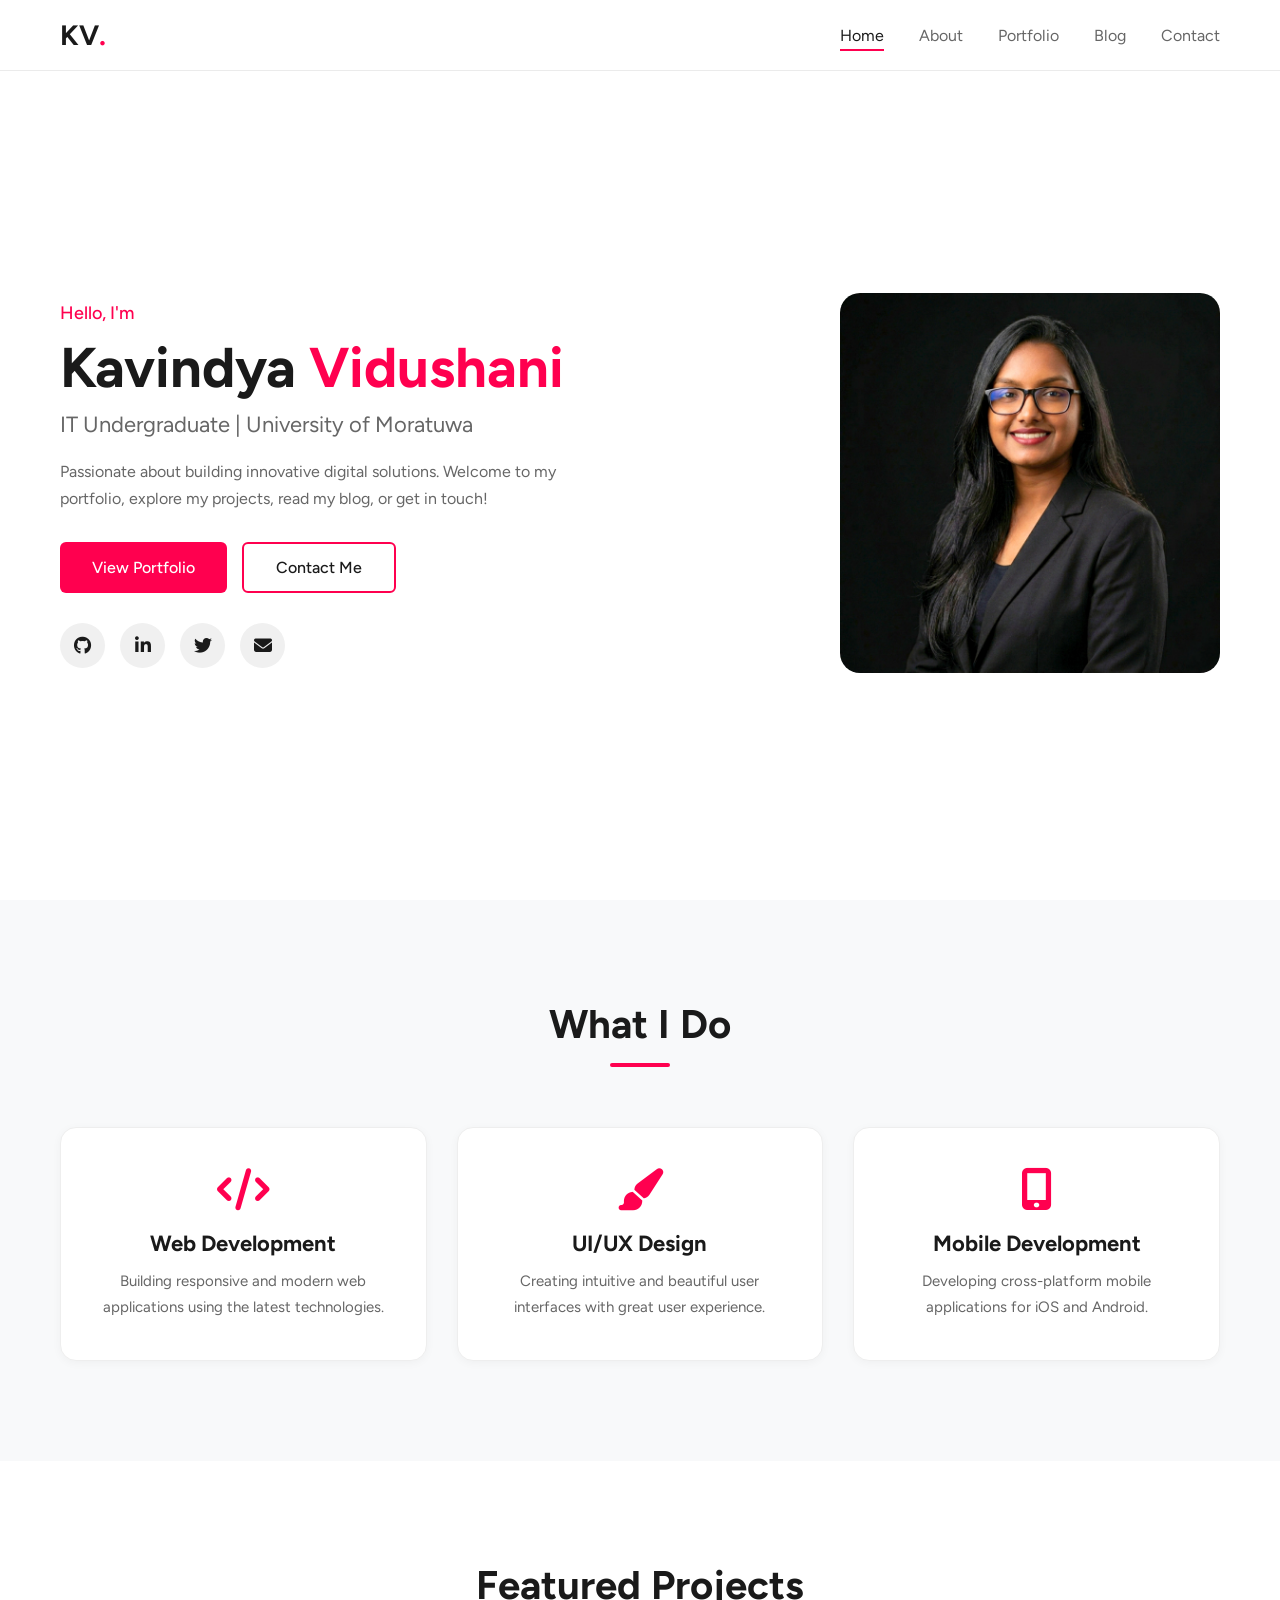
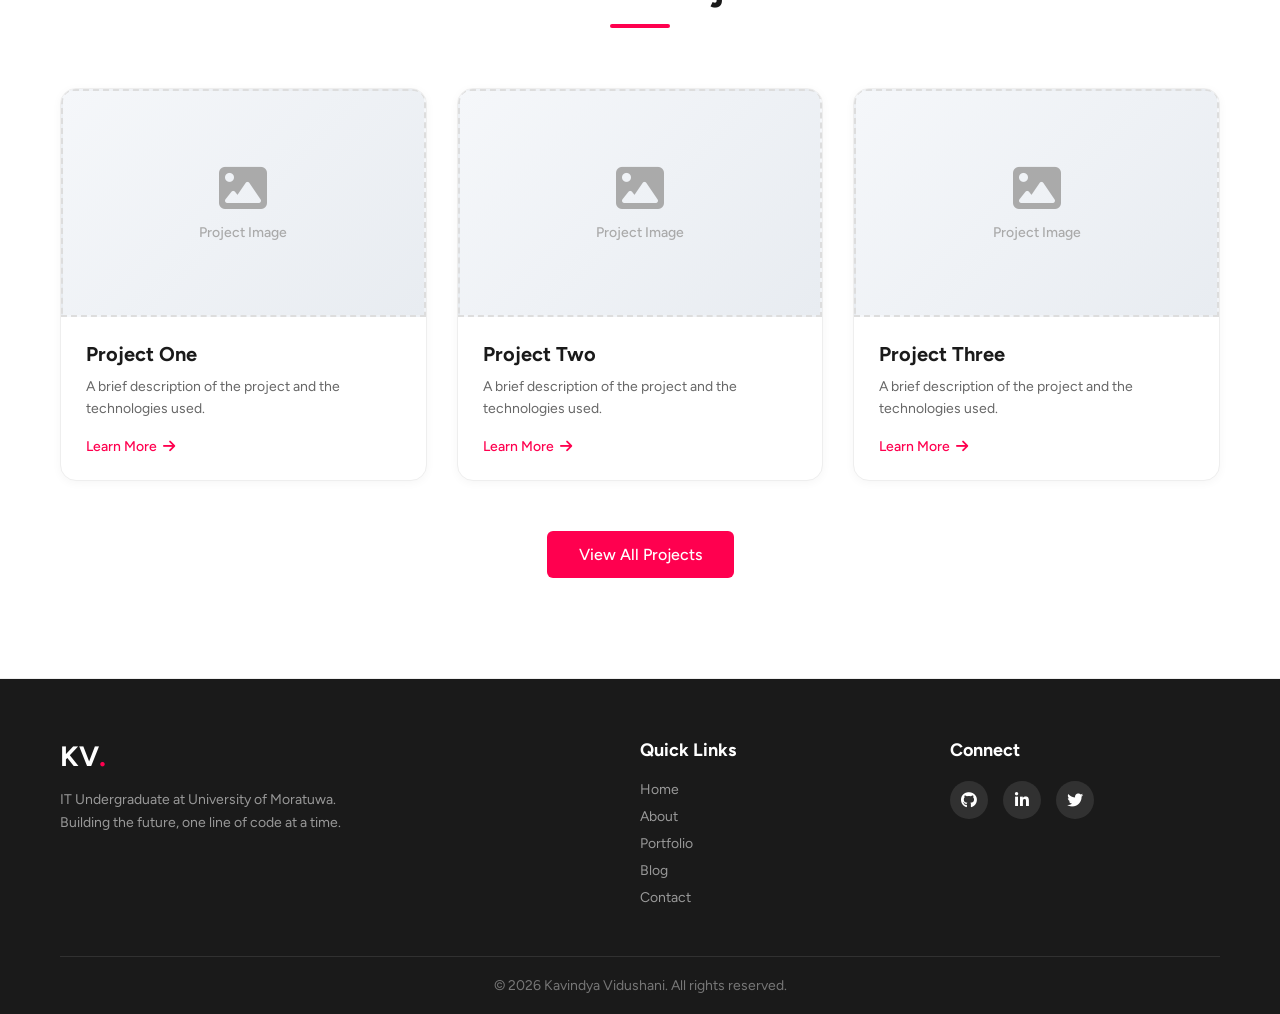
==== index.html @ fb747ffe "initial commit" ====
<!DOCTYPE html>
<html lang="en">
<head>
    <meta charset="UTF-8">
    <meta http-equiv="X-UA-Compatible" content="IE=edge">
    <meta name="viewport" content="width=device-width, initial-scale=1.0">
    <title>Kavindya Vidushani | Portfolio</title>
    <link rel="stylesheet" href="CSS/index.css">
    <link href="https://fonts.googleapis.com/css2?family=Figtree:wght@300;400;500;600;700&display=swap" rel="stylesheet">
    <link rel="stylesheet" href="https://cdnjs.cloudflare.com/ajax/libs/font-awesome/6.5.0/css/all.min.css">
</head>
<body>

    <!-- Navigation -->
    <nav id="navbar">
        <div class="nav-container">
            <a href="index.html" class="logo">KV<span>.</span></a>
            <ul class="nav-links" id="navLinks">
                <li><a href="index.html" class="active">Home</a></li>
                <li><a href="HTML/about.html">About</a></li>
                <li><a href="HTML/portfolio.html">Portfolio</a></li>
                <li><a href="HTML/blog.html">Blog</a></li>
                <li><a href="HTML/contact.html">Contact</a></li>
            </ul>
            <div class="hamburger" id="hamburger">
                <span></span>
                <span></span>
                <span></span>
            </div>
        </div>
    </nav>

    <!-- Hero Section -->
    <section id="hero">
        <div class="container">
            <div class="hero-content">
                <div class="hero-text">
                    <p class="greeting">Hello, I'm</p>
                    <h1>Kavindya <span>Vidushani</span></h1>
                    <h3>IT Undergraduate | University of Moratuwa</h3>
                    <p class="hero-desc">Passionate about building innovative digital solutions. Welcome to my portfolio, explore my projects, read my blog, or get in touch!</p>
                    <div class="btn-group">
                        <a href="HTML/portfolio.html" class="btn btn-primary">View Portfolio</a>
                        <a href="HTML/contact.html" class="btn btn-outline">Contact Me</a>
                    </div>
                    <div class="social-links">
                        <a href="#" aria-label="GitHub"><i class="fab fa-github"></i></a>
                        <a href="#" aria-label="LinkedIn"><i class="fab fa-linkedin-in"></i></a>
                        <a href="#" aria-label="Twitter"><i class="fab fa-twitter"></i></a>
                        <a href="#" aria-label="Email"><i class="fas fa-envelope"></i></a>
                    </div>
                </div>
                <div class="hero-image">
                    <img src="Images/hero.jpeg" alt="Kavindya Vidushani" class="hero-img">
                </div>
            </div>
        </div>
    </section>

    <!-- Services / What I Do -->
    <section id="services">
        <div class="container">
            <h2 class="section-title">What I Do</h2>
            <div class="services-grid">
                <div class="service-card">
                    <i class="fas fa-code"></i>
                    <h3>Web Development</h3>
                    <p>Building responsive and modern web applications using the latest technologies.</p>
                </div>
                <div class="service-card">
                    <i class="fas fa-paint-brush"></i>
                    <h3>UI/UX Design</h3>
                    <p>Creating intuitive and beautiful user interfaces with great user experience.</p>
                </div>
                <div class="service-card">
                    <i class="fas fa-mobile-alt"></i>
                    <h3>Mobile Development</h3>
                    <p>Developing cross-platform mobile applications for iOS and Android.</p>
                </div>
            </div>
        </div>
    </section>

    <!-- Featured Projects -->
    <section id="featured">
        <div class="container">
            <h2 class="section-title">Featured Projects</h2>
            <div class="featured-grid">
                <div class="featured-card">
                    <div class="image-placeholder card-img">
                        <i class="fas fa-image"></i>
                        <span>Project Image</span>
                    </div>
                    <div class="card-content">
                        <h3>Project One</h3>
                        <p>A brief description of the project and the technologies used.</p>
                        <a href="HTML/portfolio.html" class="card-link">Learn More <i class="fas fa-arrow-right"></i></a>
                    </div>
                </div>
                <div class="featured-card">
                    <div class="image-placeholder card-img">
                        <i class="fas fa-image"></i>
                        <span>Project Image</span>
                    </div>
                    <div class="card-content">
                        <h3>Project Two</h3>
                        <p>A brief description of the project and the technologies used.</p>
                        <a href="HTML/portfolio.html" class="card-link">Learn More <i class="fas fa-arrow-right"></i></a>
                    </div>
                </div>
                <div class="featured-card">
                    <div class="image-placeholder card-img">
                        <i class="fas fa-image"></i>
                        <span>Project Image</span>
                    </div>
                    <div class="card-content">
                        <h3>Project Three</h3>
                        <p>A brief description of the project and the technologies used.</p>
                        <a href="HTML/portfolio.html" class="card-link">Learn More <i class="fas fa-arrow-right"></i></a>
                    </div>
                </div>
            </div>
            <div class="section-cta">
                <a href="HTML/portfolio.html" class="btn btn-primary">View All Projects</a>
            </div>
        </div>
    </section>

    <!-- Footer -->
    <footer>
        <div class="container">
            <div class="footer-content">
                <div class="footer-brand">
                    <a href="index.html" class="logo">KV<span>.</span></a>
                    <p>IT Undergraduate at University of Moratuwa. Building the future, one line of code at a time.</p>
                </div>
                <div class="footer-links">
                    <h4>Quick Links</h4>
                    <a href="index.html">Home</a>
                    <a href="HTML/about.html">About</a>
                    <a href="HTML/portfolio.html">Portfolio</a>
                    <a href="HTML/blog.html">Blog</a>
                    <a href="HTML/contact.html">Contact</a>
                </div>
                <div class="footer-social">
                    <h4>Connect</h4>
                    <div class="social-links">
                        <a href="#" aria-label="GitHub"><i class="fab fa-github"></i></a>
                        <a href="#" aria-label="LinkedIn"><i class="fab fa-linkedin-in"></i></a>
                        <a href="#" aria-label="Twitter"><i class="fab fa-twitter"></i></a>
                    </div>
                </div>
            </div>
            <div class="footer-bottom">
                <p>&copy; 2026 Kavindya Vidushani. All rights reserved.</p>
            </div>
        </div>
    </footer>

    <script src="JS/index.js"></script>
</body>
</html>
---- CSS/index.css ----
/* ==================== GLOBAL RESET ==================== */
* {
    margin: 0;
    padding: 0;
    font-family: 'Figtree', sans-serif;
    box-sizing: border-box;
}

html {
    scroll-behavior: smooth;
}

body {
    background: #ffffff;
    color: #1a1a1a;
    overflow-x: hidden;
}

.container {
    max-width: 1200px;
    margin: 0 auto;
    padding: 0 20px;
}

a {
    text-decoration: none;
    color: inherit;
}

/* ==================== NAVBAR ==================== */
#navbar {
    position: fixed;
    top: 0;
    left: 0;
    width: 100%;
    z-index: 1000;
    background: rgba(255, 255, 255, 0.95);
    backdrop-filter: blur(10px);
    border-bottom: 1px solid rgba(0, 0, 0, 0.08);
    transition: background 0.3s;
}

.nav-container {
    max-width: 1200px;
    margin: 0 auto;
    padding: 0 20px;
    display: flex;
    align-items: center;
    justify-content: space-between;
    height: 70px;
}

.logo {
    font-size: 28px;
    font-weight: 700;
    color: #1a1a1a;
    text-decoration: none;
}

.logo span {
    color: #ff004f;
}

.nav-links {
    display: flex;
    list-style: none;
    gap: 35px;
}

.nav-links a {
    color: #666;
    text-decoration: none;
    font-size: 16px;
    font-weight: 400;
    position: relative;
    transition: color 0.3s;
}

.nav-links a::after {
    content: '';
    width: 0;
    height: 2px;
    background: #ff004f;
    position: absolute;
    left: 0;
    bottom: -6px;
    transition: 0.3s;
}

.nav-links a:hover,
.nav-links a.active {
    color: #1a1a1a;
}

.nav-links a:hover::after,
.nav-links a.active::after {
    width: 100%;
}

.hamburger {
    display: none;
    flex-direction: column;
    cursor: pointer;
    gap: 5px;
}

.hamburger span {
    width: 25px;
    height: 3px;
    background: #1a1a1a;
    border-radius: 3px;
    transition: 0.3s;
}

.hamburger.active span:nth-child(1) {
    transform: rotate(45deg) translate(5px, 6px);
}

.hamburger.active span:nth-child(2) {
    opacity: 0;
}

.hamburger.active span:nth-child(3) {
    transform: rotate(-45deg) translate(5px, -6px);
}

/* ==================== HERO SECTION ==================== */
#hero {
    min-height: 100vh;
    display: flex;
    align-items: center;
    padding-top: 70px;
}

.hero-content {
    display: flex;
    align-items: center;
    justify-content: space-between;
    gap: 60px;
}

.hero-text {
    flex: 1;
}

.greeting {
    font-size: 18px;
    color: #ff004f;
    margin-bottom: 10px;
    font-weight: 500;
}

.hero-text h1 {
    font-size: 56px;
    font-weight: 700;
    line-height: 1.2;
    margin-bottom: 10px;
    color: #1a1a1a;
}

.hero-text h1 span {
    color: #ff004f;
}

.hero-text h3 {
    font-size: 22px;
    color: #666;
    font-weight: 400;
    margin-bottom: 20px;
}

.hero-desc {
    font-size: 16px;
    color: #666;
    line-height: 1.7;
    max-width: 550px;
    margin-bottom: 30px;
}

.btn-group {
    display: flex;
    gap: 15px;
    flex-wrap: wrap;
}

.btn {
    display: inline-flex;
    align-items: center;
    gap: 8px;
    padding: 14px 32px;
    font-size: 16px;
    font-weight: 500;
    border-radius: 6px;
    cursor: pointer;
    transition: all 0.3s;
    border: none;
    text-decoration: none;
}

.btn-primary {
    background: #ff004f;
    color: #fff;
}

.btn-primary:hover {
    background: #e00045;
    transform: translateY(-2px);
}

.btn-outline {
    background: transparent;
    color: #1a1a1a;
    border: 2px solid #ff004f;
}

.btn-outline:hover {
    background: #ff004f;
    color: #fff;
    transform: translateY(-2px);
}

.social-links {
    display: flex;
    gap: 15px;
    margin-top: 30px;
}

.social-links a {
    display: flex;
    align-items: center;
    justify-content: center;
    width: 45px;
    height: 45px;
    border-radius: 50%;
    background: #f0f0f0;
    color: #1a1a1a;
    font-size: 18px;
    transition: all 0.3s;
}

.social-links a:hover {
    background: #ff004f;
    color: #fff;
    transform: translateY(-3px);
}

.hero-image {
    flex: 0 0 380px;
}

.hero-img {
    width: 100%;
    border-radius: 20px;
    object-fit: cover;
    aspect-ratio: 1;
}

/* ==================== IMAGE PLACEHOLDERS ==================== */
.image-placeholder {
    width: 100%;
    aspect-ratio: 1;
    background: linear-gradient(135deg, #f5f7fa, #e8ecf1);
    border-radius: 20px;
    display: flex;
    flex-direction: column;
    align-items: center;
    justify-content: center;
    gap: 12px;
    color: #aaa;
    border: 2px dashed #ddd;
}

.image-placeholder i {
    font-size: 48px;
}

.image-placeholder span {
    font-size: 14px;
    font-weight: 500;
}

.card-img {
    aspect-ratio: 16/10;
    border-radius: 12px 12px 0 0;
}

/* ==================== SERVICES SECTION ==================== */
#services {
    padding: 100px 0;
    background: #f8f9fa;
}

.section-title {
    font-size: 40px;
    font-weight: 700;
    text-align: center;
    margin-bottom: 60px;
    position: relative;
    color: #1a1a1a;
}

.section-title::after {
    content: '';
    width: 60px;
    height: 4px;
    background: #ff004f;
    display: block;
    margin: 15px auto 0;
    border-radius: 2px;
}

.services-grid {
    display: grid;
    grid-template-columns: repeat(3, 1fr);
    gap: 30px;
}

.service-card {
    background: #ffffff;
    border: 1px solid #eee;
    border-radius: 16px;
    padding: 40px 30px;
    text-align: center;
    transition: all 0.3s;
    box-shadow: 0 2px 10px rgba(0, 0, 0, 0.04);
}

.service-card:hover {
    transform: translateY(-8px);
    border-color: #ff004f;
    box-shadow: 0 12px 30px rgba(255, 0, 79, 0.1);
}

.service-card i {
    font-size: 42px;
    color: #ff004f;
    margin-bottom: 20px;
}

.service-card h3 {
    font-size: 22px;
    margin-bottom: 12px;
    color: #1a1a1a;
}

.service-card p {
    font-size: 15px;
    color: #666;
    line-height: 1.7;
}

/* ==================== FEATURED SECTION ==================== */
#featured {
    padding: 100px 0;
    background: #ffffff;
}

.featured-grid {
    display: grid;
    grid-template-columns: repeat(3, 1fr);
    gap: 30px;
}

.featured-card {
    background: #ffffff;
    border: 1px solid #eee;
    border-radius: 16px;
    overflow: hidden;
    transition: all 0.3s;
    box-shadow: 0 2px 10px rgba(0, 0, 0, 0.04);
}

.featured-card:hover {
    transform: translateY(-8px);
    box-shadow: 0 12px 30px rgba(255, 0, 79, 0.1);
}

.card-content {
    padding: 25px;
}

.card-content h3 {
    font-size: 20px;
    margin-bottom: 10px;
    color: #1a1a1a;
}

.card-content p {
    font-size: 14px;
    color: #666;
    line-height: 1.6;
    margin-bottom: 15px;
}

.card-link {
    color: #ff004f;
    font-size: 14px;
    font-weight: 500;
    display: inline-flex;
    align-items: center;
    gap: 6px;
    transition: gap 0.3s;
}

.card-link:hover {
    gap: 12px;
}

.section-cta {
    text-align: center;
    margin-top: 50px;
}

/* ==================== FOOTER ==================== */
footer {
    background: #1a1a1a;
    border-top: 1px solid #eee;
    padding: 60px 0 0;
    color: #fff;
}

.footer-content {
    display: grid;
    grid-template-columns: 2fr 1fr 1fr;
    gap: 40px;
    padding-bottom: 40px;
}

.footer-brand .logo {
    display: inline-block;
    font-size: 28px;
    font-weight: 700;
    margin-bottom: 15px;
    color: #fff;
}

.footer-brand p {
    color: #999;
    font-size: 14px;
    line-height: 1.7;
    max-width: 300px;
}

.footer-links h4,
.footer-social h4 {
    font-size: 18px;
    margin-bottom: 20px;
    color: #fff;
}

.footer-links a {
    display: block;
    color: #999;
    font-size: 14px;
    margin-bottom: 10px;
    transition: color 0.3s;
}

.footer-links a:hover {
    color: #ff004f;
}

.footer-social .social-links {
    margin-top: 0;
}

.footer-social .social-links a {
    width: 38px;
    height: 38px;
    font-size: 16px;
    background: rgba(255, 255, 255, 0.1);
    color: #fff;
}

.footer-social .social-links a:hover {
    background: #ff004f;
}

.footer-bottom {
    border-top: 1px solid rgba(255, 255, 255, 0.1);
    padding: 20px 0;
    text-align: center;
}

.footer-bottom p {
    color: #777;
    font-size: 14px;
}

/* ==================== RESPONSIVE: TABLET (768px) ==================== */
@media (max-width: 992px) {
    .hero-content {
        flex-direction: column-reverse;
        text-align: center;
        gap: 40px;
    }

    .hero-image {
        flex: 0 0 280px;
    }

    .hero-text h1 {
        font-size: 44px;
    }

    .hero-desc {
        margin-left: auto;
        margin-right: auto;
    }

    .btn-group {
        justify-content: center;
    }

    .social-links {
        justify-content: center;
    }

    .services-grid {
        grid-template-columns: repeat(2, 1fr);
    }

    .featured-grid {
        grid-template-columns: repeat(2, 1fr);
    }

    .footer-content {
        grid-template-columns: 1fr 1fr;
    }
}

@media (max-width: 768px) {
    .nav-links {
        position: fixed;
        top: 70px;
        left: 0;
        width: 100%;
        background: rgba(255, 255, 255, 0.98);
        flex-direction: column;
        align-items: center;
        padding: 30px 0;
        gap: 20px;
        transform: translateY(-150%);
        transition: transform 0.4s ease;
    }

    .nav-links.active {
        transform: translateY(0);
    }

    .hamburger {
        display: flex;
    }

    .hero-text h1 {
        font-size: 36px;
    }

    .hero-text h3 {
        font-size: 18px;
    }

    .hero-image {
        flex: 0 0 240px;
    }

    .section-title {
        font-size: 32px;
    }

    .services-grid,
    .featured-grid {
        grid-template-columns: 1fr;
        max-width: 500px;
        margin: 0 auto;
    }

    .footer-content {
        grid-template-columns: 1fr;
        text-align: center;
    }

    .footer-brand p {
        max-width: 100%;
    }

    .footer-social .social-links {
        justify-content: center;
    }
}

/* ==================== RESPONSIVE: MOBILE (480px) ==================== */
@media (max-width: 480px) {
    .hero-text h1 {
        font-size: 28px;
    }

    .hero-text h3 {
        font-size: 16px;
    }

    .greeting {
        font-size: 15px;
    }

    .hero-desc {
        font-size: 14px;
    }

    .btn {
        padding: 12px 24px;
        font-size: 14px;
    }

    .hero-image {
        flex: 0 0 200px;
    }

    .section-title {
        font-size: 26px;
    }

    #services,
    #featured {
        padding: 60px 0;
    }

    .service-card {
        padding: 30px 20px;
    }
}
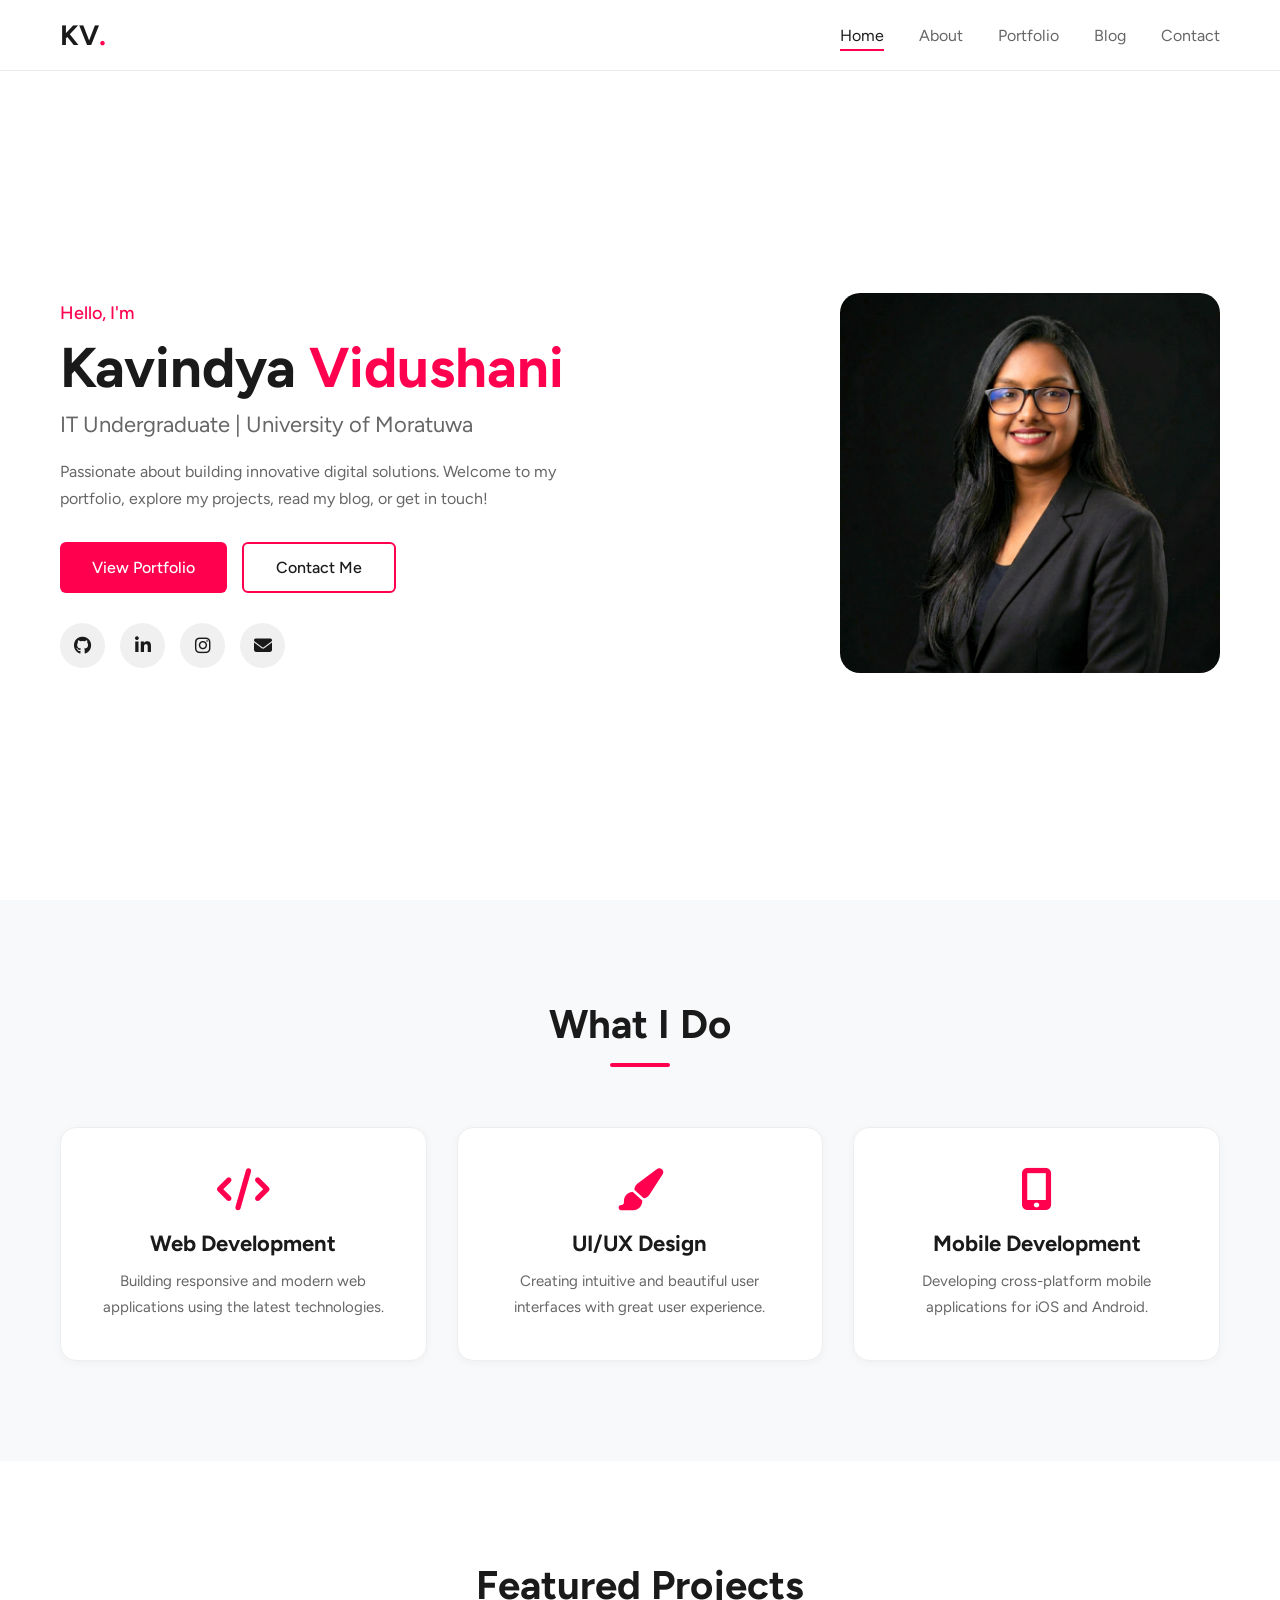
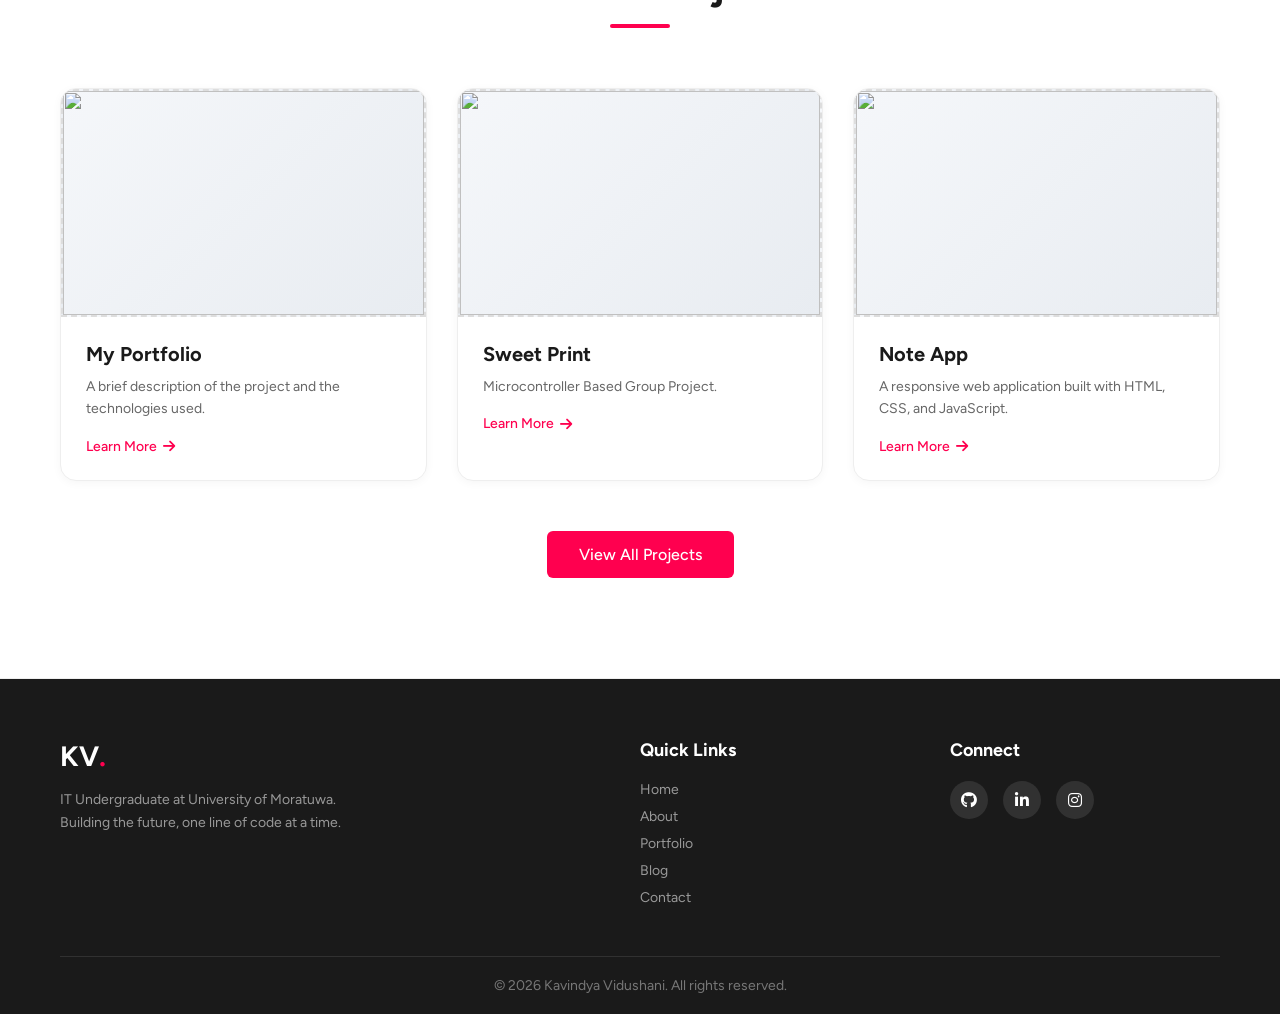
==== commit 94046334: "my web portfolio" ====
--- a/index.html
+++ b/index.html
@@ -44,10 +44,10 @@
                         <a href="HTML/contact.html" class="btn btn-outline">Contact Me</a>
                     </div>
                     <div class="social-links">
-                        <a href="#" aria-label="GitHub"><i class="fab fa-github"></i></a>
-                        <a href="#" aria-label="LinkedIn"><i class="fab fa-linkedin-in"></i></a>
-                        <a href="#" aria-label="Twitter"><i class="fab fa-twitter"></i></a>
-                        <a href="#" aria-label="Email"><i class="fas fa-envelope"></i></a>
+                        <a href="https://github.com/KavindyaVidushani" aria-label="GitHub"><i class="fab fa-github"></i></a>
+                        <a href="https://www.linkedin.com/in/kavindya-jayathilaka-091a5a3a8/" aria-label="LinkedIn"><i class="fab fa-linkedin-in"></i></a>
+                        <a href="https://www.instagram.com/_.kaviiii_._?igsh=MWl4NjNieGxsaWhjNw%3D%3D&utm_source=qr" aria-label="Instagram"><i class="fab fa-instagram"></i></a>
+                        <a href="kavindyajayathilaka269@gmail.com" aria-label="Email"><i class="fas fa-envelope"></i></a>
                     </div>
                 </div>
                 <div class="hero-image">
@@ -88,34 +88,31 @@
             <div class="featured-grid">
                 <div class="featured-card">
                     <div class="image-placeholder card-img">
-                        <i class="fas fa-image"></i>
-                        <span>Project Image</span>
+                        <img src="E:\Projects\My-Personal-Portfolio\Images\portfolio.png" />
                     </div>
                     <div class="card-content">
-                        <h3>Project One</h3>
+                        <h3>My Portfolio</h3>
                         <p>A brief description of the project and the technologies used.</p>
                         <a href="HTML/portfolio.html" class="card-link">Learn More <i class="fas fa-arrow-right"></i></a>
                     </div>
                 </div>
                 <div class="featured-card">
                     <div class="image-placeholder card-img">
-                        <i class="fas fa-image"></i>
-                        <span>Project Image</span>
+                       <img src="E:\Projects\My-Personal-Portfolio\Images\sweet print.png" />
                     </div>
                     <div class="card-content">
-                        <h3>Project Two</h3>
-                        <p>A brief description of the project and the technologies used.</p>
+                        <h3>Sweet Print</h3>
+                        <p>Microcontroller Based Group Project.</p>
                         <a href="HTML/portfolio.html" class="card-link">Learn More <i class="fas fa-arrow-right"></i></a>
                     </div>
                 </div>
                 <div class="featured-card">
                     <div class="image-placeholder card-img">
-                        <i class="fas fa-image"></i>
-                        <span>Project Image</span>
+                        <img src="E:\Projects\My-Personal-Portfolio\Images\note app.jpg" />
                     </div>
                     <div class="card-content">
-                        <h3>Project Three</h3>
-                        <p>A brief description of the project and the technologies used.</p>
+                        <h3>Note App</h3>
+                        <p>A responsive web application built with HTML, CSS, and JavaScript.</p>
                         <a href="HTML/portfolio.html" class="card-link">Learn More <i class="fas fa-arrow-right"></i></a>
                     </div>
                 </div>
@@ -145,9 +142,9 @@
                 <div class="footer-social">
                     <h4>Connect</h4>
                     <div class="social-links">
-                        <a href="#" aria-label="GitHub"><i class="fab fa-github"></i></a>
-                        <a href="#" aria-label="LinkedIn"><i class="fab fa-linkedin-in"></i></a>
-                        <a href="#" aria-label="Twitter"><i class="fab fa-twitter"></i></a>
+                        <a href="https://github.com/KavindyaVidushani" aria-label="GitHub"><i class="fab fa-github"></i></a>
+                        <a href="https://www.linkedin.com/in/kavindya-jayathilaka-091a5a3a8/" aria-label="LinkedIn"><i class="fab fa-linkedin-in"></i></a>
+                        <a href="https://www.instagram.com/_.kaviiii_._?igsh=MWl4NjNieGxsaWhjNw%3D%3D&utm_source=qr" aria-label="Instagram"><i class="fab fa-instagram"></i></a>
                     </div>
                 </div>
             </div>
--- a/CSS/index.css
+++ b/CSS/index.css
@@ -261,23 +261,19 @@
     aspect-ratio: 1;
     background: linear-gradient(135deg, #f5f7fa, #e8ecf1);
     border-radius: 20px;
-    display: flex;
+    display:flex;
     flex-direction: column;
     align-items: center;
     justify-content: center;
     gap: 12px;
     color: #aaa;
     border: 2px dashed #ddd;
-}
-
-.image-placeholder i {
-    font-size: 48px;
-}
-
-.image-placeholder span {
-    font-size: 14px;
-    font-weight: 500;
-}
+    object-fit: cover;
+}
+
+.image-placeholder i { font-size: 48px; }
+.image-placeholder span { font-size: 14px; font-weight: 500; }
+.image-placeholder img {width: 100%;height: 100%;}
 
 .card-img {
     aspect-ratio: 16/10;
